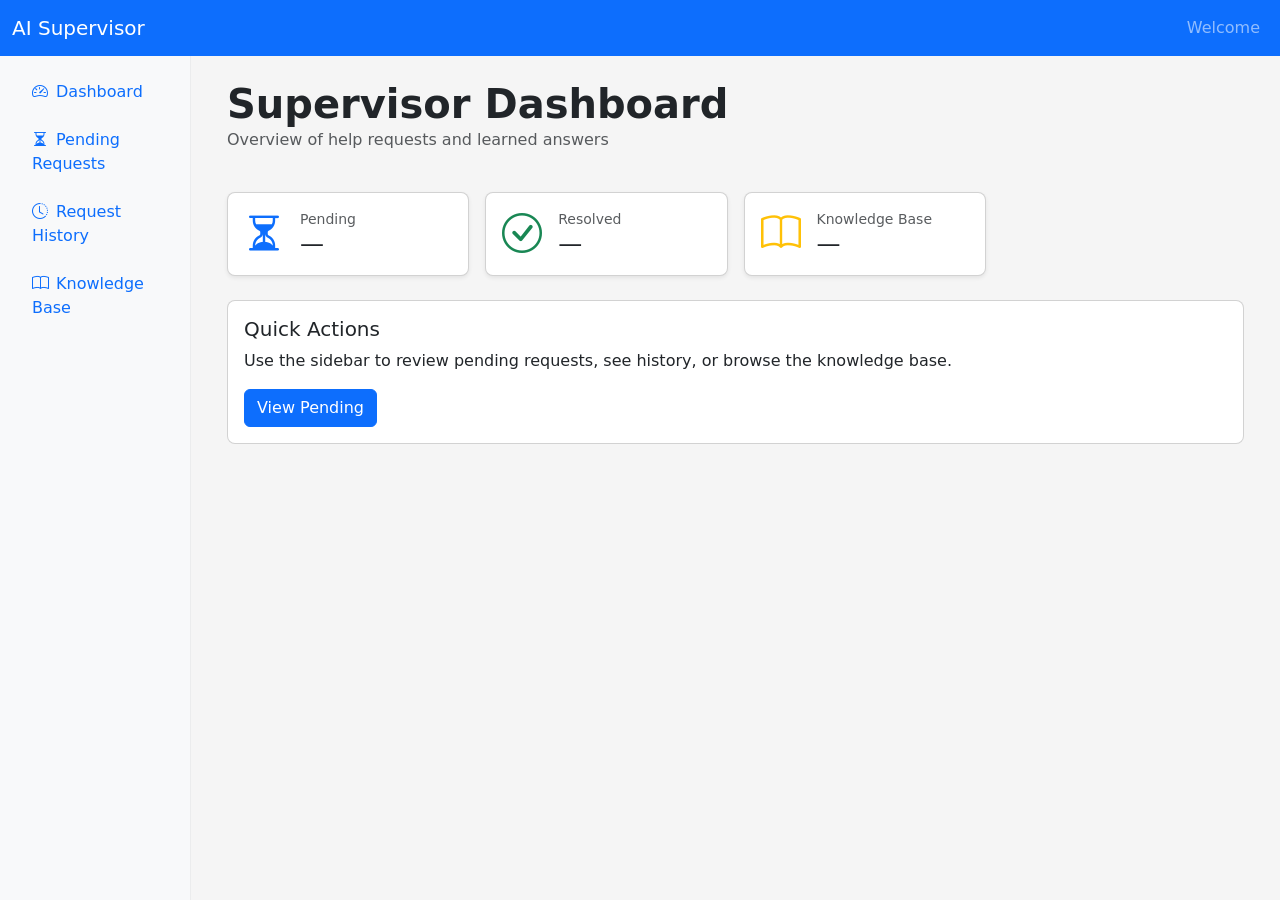
==== frontend/index.html @ 27a19df3 "feat: clean project and apply correct .gitignore" ====
<!DOCTYPE html>
<html lang="en">

<head>
    <meta charset="utf-8" />
    <meta name="viewport" content="width=device-width, initial-scale=1" />
    <title>Supervisor Dashboard</title>
    <link href="https://cdn.jsdelivr.net/npm/bootstrap@5.3.0/dist/css/bootstrap.min.css" rel="stylesheet">
    <link href="https://cdn.jsdelivr.net/npm/bootstrap-icons@1.10.5/font/bootstrap-icons.css" rel="stylesheet">
    <link rel="stylesheet" href="style.css">
    <style>
        /* small helper to keep cards aligned */
        .card-link {
            text-decoration: none;
            color: inherit;
        }
    </style>
</head>

<body>

    <nav class="navbar navbar-expand-lg navbar-dark bg-primary">
        <div class="container-fluid">
            <a class="navbar-brand" href="#">AI Supervisor</a>
            <button class="navbar-toggler" type="button" data-bs-toggle="collapse" data-bs-target="#navbarNav"
                aria-controls="#navbarNav" aria-expanded="false" aria-label="Toggle navigation">
                <span class="navbar-toggler-icon"></span>
            </button>
            <div class="collapse navbar-collapse" id="navbarNav">
                <ul class="navbar-nav ms-auto">
                    <li class="nav-item">
                        <a class="nav-link" href="#">Welcome</a>
                    </li>
                </ul>
            </div>
        </div>
    </nav>

    <div class="d-flex">
        <aside class="sidebar bg-light p-3">
            <ul class="nav flex-column">
                <li class="nav-item mb-2"><a class="nav-link" href="index.html"><i
                            class="bi bi-speedometer2 me-2"></i>Dashboard</a></li>
                <li class="nav-item mb-2"><a class="nav-link" href="pending.html"><i
                            class="bi bi-hourglass-split me-2"></i>Pending Requests</a></li>
                <li class="nav-item mb-2"><a class="nav-link" href="history.html"><i
                            class="bi bi-clock-history me-2"></i>Request History</a></li>
                <li class="nav-item mb-2"><a class="nav-link" href="kb.html"><i class="bi bi-book me-2"></i>Knowledge
                        Base</a></li>
            </ul>
        </aside>

        <main class="main-content p-4 w-100">
            <div class="container-fluid">
                <div class="row mb-4">
                    <div class="col-12">
                        <h1 class="mb-0">Supervisor Dashboard</h1>
                        <p class="text-muted">Overview of help requests and learned answers</p>
                    </div>
                </div>

                <div class="row g-3 mb-4">
                    <div class="col-sm-6 col-md-4 col-lg-3">
                        <a href="pending.html" class="card-link">
                            <div class="card shadow-sm">
                                <div class="card-body">
                                    <div class="d-flex align-items-center">
                                        <div class="me-3 display-6 text-primary"><i class="bi bi-hourglass-split"></i>
                                        </div>
                                        <div>
                                            <div class="small text-muted">Pending</div>
                                            <div id="cnt-pending" class="h4 mb-0">—</div>
                                        </div>
                                    </div>
                                </div>
                            </div>
                        </a>
                    </div>

                    <div class="col-sm-6 col-md-4 col-lg-3">
                        <a href="history.html" class="card-link">
                            <div class="card shadow-sm">
                                <div class="card-body">
                                    <div class="d-flex align-items-center">
                                        <div class="me-3 display-6 text-success"><i class="bi bi-check-circle"></i>
                                        </div>
                                        <div>
                                            <div class="small text-muted">Resolved</div>
                                            <div id="cnt-resolved" class="h4 mb-0">—</div>
                                        </div>
                                    </div>
                                </div>
                            </div>
                        </a>
                    </div>

                    <div class="col-sm-6 col-md-4 col-lg-3">
                        <a href="kb.html" class="card-link">
                            <div class="card shadow-sm">
                                <div class="card-body">
                                    <div class="d-flex align-items-center">
                                        <div class="me-3 display-6 text-warning"><i class="bi bi-book"></i></div>
                                        <div>
                                            <div class="small text-muted">Knowledge Base</div>
                                            <div id="cnt-kb" class="h4 mb-0">—</div>
                                        </div>
                                    </div>
                                </div>
                            </div>
                        </a>
                    </div>
                </div>

                <div class="row">
                    <div class="col-12">
                        <div class="card">
                            <div class="card-body">
                                <h5 class="card-title">Quick Actions</h5>
                                <p class="card-text">Use the sidebar to review pending requests, see history, or browse
                                    the knowledge base.</p>
                                <a href="pending.html" class="btn btn-primary">View Pending</a>
                            </div>
                        </div>
                    </div>
                </div>
            </div>
        </main>
    </div>

    <script src="https://cdn.jsdelivr.net/npm/bootstrap@5.3.0/dist/js/bootstrap.bundle.min.js"></script>
    <script>
        async function fetchCounts() {
            try {
                const [pendingRes, historyRes, kbRes] = await Promise.all([
                    fetch('http://127.0.0.1:8000/help/requests/pending'),
                    fetch('http://127.0.0.1:8000/help/requests/history'),
                    fetch('http://127.0.0.1:8000/kb/all')
                ]);
                const [pending, history, kb] = await Promise.all([pendingRes.json(), historyRes.json(), kbRes.json()]);
                document.getElementById('cnt-pending').textContent = pending.length || 0;
                document.getElementById('cnt-resolved').textContent = (history.filter(r => r.status === 'resolved').length) || 0;
                document.getElementById('cnt-kb').textContent = kb.length || 0;
            } catch (e) {
                console.warn('Could not fetch counts', e);
            }
        }
        fetchCounts();
    </script>
</body>

</html>

</html>
---- frontend/style.css ----
:root {
    --sidebar-width: 220px;
    --bg-color: #f5f5f5;
    --card-radius: 8px;
}

body {
    background-color: var(--bg-color);
    font-family: system-ui, -apple-system, "Segoe UI", Roboto, "Helvetica Neue", Arial;
}

.sidebar {
    width: var(--sidebar-width);
    min-height: calc(100vh - 56px);
    border-right: 1px solid rgba(0, 0, 0, 0.05);
}

.main-content {
    min-height: calc(100vh - 56px);
}

h1,
h2 {
    font-weight: 600;
}

.card {
    border-radius: var(--card-radius);
}

.table th,
.table td {
    vertical-align: middle !important;
}

/* small responsive tweaks */
@media (max-width: 767px) {
    .sidebar {
        display: none;
    }
}
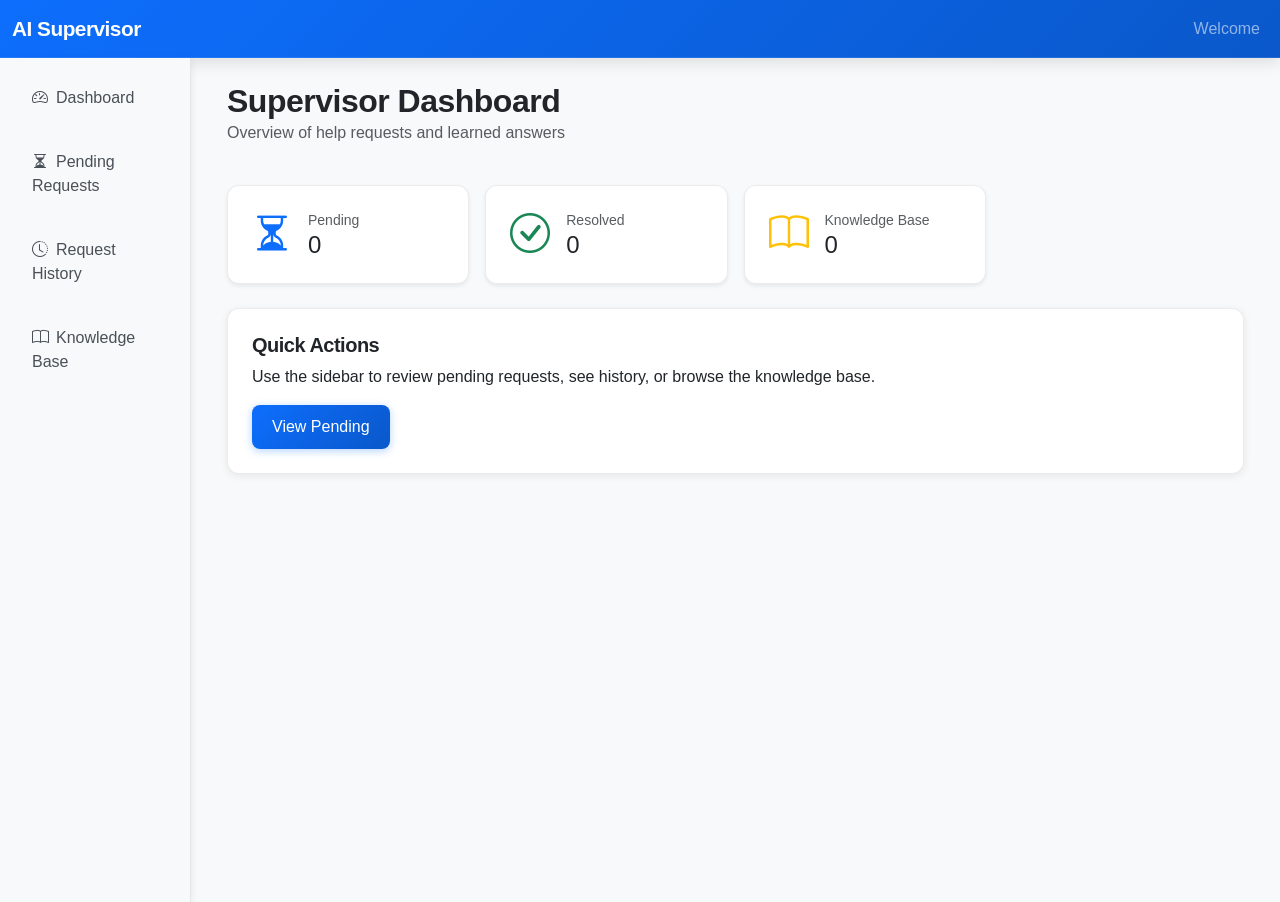
==== commit 5d32c701: "Add Railway deployment configuration" ====
--- a/frontend/index.html
+++ b/frontend/index.html
@@ -129,22 +129,52 @@
 
     <script src="https://cdn.jsdelivr.net/npm/bootstrap@5.3.0/dist/js/bootstrap.bundle.min.js"></script>
     <script>
+        // API base URL - configured via localStorage or defaults
+        const API_BASE = (() => {
+            const stored = localStorage.getItem('API_BASE_URL');
+            if (stored) return stored;
+            if (window.location.hostname === 'localhost' || window.location.hostname === '127.0.0.1') {
+                return 'http://127.0.0.1:8000';
+            }
+            console.warn('API_BASE_URL not configured. Set localStorage.setItem("API_BASE_URL", "https://your-backend-url")');
+            return 'http://127.0.0.1:8000';
+        })();
+
         async function fetchCounts() {
             try {
                 const [pendingRes, historyRes, kbRes] = await Promise.all([
-                    fetch('http://127.0.0.1:8000/help/requests/pending'),
-                    fetch('http://127.0.0.1:8000/help/requests/history'),
-                    fetch('http://127.0.0.1:8000/kb/all')
+                    fetch(`${API_BASE}/help/requests/pending`),
+                    fetch(`${API_BASE}/help/requests/history`),
+                    fetch(`${API_BASE}/kb/all`)
                 ]);
                 const [pending, history, kb] = await Promise.all([pendingRes.json(), historyRes.json(), kbRes.json()]);
-                document.getElementById('cnt-pending').textContent = pending.length || 0;
-                document.getElementById('cnt-resolved').textContent = (history.filter(r => r.status === 'resolved').length) || 0;
-                document.getElementById('cnt-kb').textContent = kb.length || 0;
+
+                // Update counts with animation
+                updateCount('cnt-pending', pending.length || 0);
+                updateCount('cnt-resolved', (history.filter(r => r.status === 'resolved').length) || 0);
+                updateCount('cnt-kb', kb.length || 0);
             } catch (e) {
-                console.warn('Could not fetch counts', e);
+                console.warn('Could not fetch counts:', e.message);
+                document.getElementById('cnt-pending').textContent = '0';
+                document.getElementById('cnt-resolved').textContent = '0';
+                document.getElementById('cnt-kb').textContent = '0';
             }
         }
-        fetchCounts();
+
+        function updateCount(elementId, value) {
+            const elem = document.getElementById(elementId);
+            if (elem && elem.textContent !== value.toString()) {
+                elem.style.opacity = '0.5';
+                elem.textContent = value;
+                setTimeout(() => { elem.style.opacity = '1'; }, 100);
+            }
+        }
+
+        // Fetch counts on page load
+        document.addEventListener('DOMContentLoaded', fetchCounts);
+
+        // Refresh counts every 5 seconds
+        setInterval(fetchCounts, 5000);
     </script>
 </body>
 
--- a/frontend/style.css
+++ b/frontend/style.css
@@ -1,41 +1,361 @@
 :root {
     --sidebar-width: 220px;
-    --bg-color: #f5f5f5;
-    --card-radius: 8px;
+    --bg-color: #f8f9fa;
+    --card-radius: 12px;
+    --primary-gradient: linear-gradient(135deg, #0d6efd 0%, #0a58ca 100%);
+    --success-gradient: linear-gradient(135deg, #198754 0%, #146c43 100%);
+    --danger-gradient: linear-gradient(135deg, #dc3545 0%, #bb2d3b 100%);
+    --shadow-sm: 0 2px 8px rgba(0, 0, 0, 0.08);
+    --shadow-md: 0 4px 16px rgba(0, 0, 0, 0.12);
+    --shadow-lg: 0 8px 24px rgba(0, 0, 0, 0.16);
+    --transition: all 0.3s cubic-bezier(0.4, 0, 0.2, 1);
+}
+
+* {
+    box-sizing: border-box;
+}
+
+html,
+body {
+    height: 100%;
 }
 
 body {
     background-color: var(--bg-color);
-    font-family: system-ui, -apple-system, "Segoe UI", Roboto, "Helvetica Neue", Arial;
-}
-
+    font-family: -apple-system, BlinkMacSystemFont, 'Segoe UI', 'Roboto', 'Oxygen', 'Ubuntu', 'Cantarell', 'Fira Sans', 'Droid Sans', 'Helvetica Neue', sans-serif;
+    -webkit-font-smoothing: antialiased;
+    -moz-osx-font-smoothing: grayscale;
+}
+
+/* Navbar Enhancement */
+.navbar {
+    background: var(--primary-gradient) !important;
+    box-shadow: var(--shadow-md);
+    border-bottom: 1px solid rgba(255, 255, 255, 0.1);
+}
+
+.navbar-brand {
+    font-weight: 700;
+    font-size: 1.3rem;
+    letter-spacing: -0.5px;
+}
+
+/* Sidebar Styling */
 .sidebar {
     width: var(--sidebar-width);
     min-height: calc(100vh - 56px);
-    border-right: 1px solid rgba(0, 0, 0, 0.05);
-}
-
+    background: white;
+    border-right: 1px solid rgba(0, 0, 0, 0.08);
+    box-shadow: var(--shadow-sm);
+    overflow-y: auto;
+    position: sticky;
+    top: 56px;
+}
+
+.sidebar .nav-link {
+    border-radius: 8px;
+    margin-bottom: 8px;
+    padding: 12px 16px;
+    color: #495057;
+    font-weight: 500;
+    transition: var(--transition);
+}
+
+.sidebar .nav-link:hover {
+    background-color: #f1f3f5;
+    color: #0d6efd;
+    transform: translateX(4px);
+}
+
+.sidebar .nav-link.active {
+    background: var(--primary-gradient);
+    color: white;
+}
+
+/* Main Content */
 .main-content {
     min-height: calc(100vh - 56px);
+    background: var(--bg-color);
 }
 
 h1,
-h2 {
+h2,
+h3,
+h4,
+h5,
+h6 {
     font-weight: 600;
-}
-
+    letter-spacing: -0.5px;
+}
+
+h1 {
+    font-size: 2rem;
+    color: #212529;
+}
+
+/* Cards Enhancement */
 .card {
+    border: 1px solid rgba(0, 0, 0, 0.08);
     border-radius: var(--card-radius);
-}
-
-.table th,
+    box-shadow: var(--shadow-sm);
+    transition: var(--transition);
+}
+
+.card:hover {
+    box-shadow: var(--shadow-md);
+    transform: translateY(-2px);
+}
+
+.card-body {
+    padding: 1.5rem;
+}
+
+.card-title {
+    font-weight: 600;
+    color: #212529;
+}
+
+/* Tables Enhancement */
+.table {
+    border-collapse: separate;
+    border-spacing: 0;
+    background: white;
+    border-radius: var(--card-radius);
+    overflow: hidden;
+    box-shadow: var(--shadow-sm);
+}
+
+.table thead {
+    background: linear-gradient(135deg, #f1f3f5 0%, #e9ecef 100%);
+    font-weight: 600;
+    text-transform: uppercase;
+    font-size: 0.85rem;
+    letter-spacing: 0.5px;
+}
+
+.table th {
+    vertical-align: middle !important;
+    border-bottom: 2px solid #dee2e6;
+    padding: 1rem !important;
+    color: #495057;
+}
+
 .table td {
     vertical-align: middle !important;
-}
-
-/* small responsive tweaks */
+    padding: 1rem !important;
+    border-bottom: 1px solid #dee2e6;
+}
+
+.table tbody tr {
+    transition: var(--transition);
+}
+
+.table tbody tr:hover {
+    background-color: #f8f9fa;
+}
+
+.table tbody tr:last-child td {
+    border-bottom: none;
+}
+
+/* Buttons Enhancement */
+.btn {
+    border-radius: 8px;
+    padding: 10px 20px;
+    font-weight: 500;
+    transition: var(--transition);
+    border: none;
+}
+
+.btn-primary {
+    background: var(--primary-gradient);
+    box-shadow: 0 2px 8px rgba(13, 110, 253, 0.3);
+}
+
+.btn-primary:hover {
+    box-shadow: 0 4px 16px rgba(13, 110, 253, 0.4);
+    transform: translateY(-2px);
+}
+
+.btn-success {
+    background: var(--success-gradient);
+    box-shadow: 0 2px 8px rgba(25, 135, 84, 0.3);
+}
+
+.btn-success:hover {
+    box-shadow: 0 4px 16px rgba(25, 135, 84, 0.4);
+    transform: translateY(-2px);
+}
+
+.btn-danger {
+    background: var(--danger-gradient);
+    box-shadow: 0 2px 8px rgba(220, 53, 69, 0.3);
+}
+
+.btn-danger:hover {
+    box-shadow: 0 4px 16px rgba(220, 53, 69, 0.4);
+    transform: translateY(-2px);
+}
+
+.btn-sm {
+    padding: 6px 12px;
+    font-size: 0.875rem;
+}
+
+/* Forms Enhancement */
+.form-control,
+.form-select {
+    border-radius: 8px;
+    border: 1px solid #dee2e6;
+    padding: 10px 12px;
+    transition: var(--transition);
+    font-size: 0.95rem;
+}
+
+.form-control:focus,
+.form-select:focus {
+    border-color: #0d6efd;
+    box-shadow: 0 0 0 3px rgba(13, 110, 253, 0.1);
+}
+
+.form-label {
+    font-weight: 500;
+    color: #495057;
+    margin-bottom: 8px;
+}
+
+/* Badges */
+.badge {
+    border-radius: 20px;
+    padding: 6px 12px;
+    font-weight: 500;
+    font-size: 0.85rem;
+}
+
+/* Status Badges */
+.badge-pending {
+    background-color: #ffc107;
+    color: #000;
+}
+
+.badge-resolved {
+    background-color: #28a745;
+    color: white;
+}
+
+.badge-answered {
+    background-color: #17a2b8;
+    color: white;
+}
+
+.badge-escalated {
+    background-color: #fd7e14;
+    color: white;
+}
+
+/* Alerts */
+.alert {
+    border-radius: var(--card-radius);
+    border: none;
+    padding: 1rem 1.5rem;
+}
+
+.alert-info {
+    background: linear-gradient(135deg, #e7f3ff 0%, #cce7ff 100%);
+    color: #0c5460;
+}
+
+.alert-success {
+    background: linear-gradient(135deg, #d4edda 0%, #c3e6cb 100%);
+    color: #155724;
+}
+
+.alert-warning {
+    background: linear-gradient(135deg, #fff3cd 0%, #ffeaa7 100%);
+    color: #856404;
+}
+
+.alert-danger {
+    background: linear-gradient(135deg, #f8d7da 0%, #f5c6cb 100%);
+    color: #721c24;
+}
+
+/* Loading State */
+.loading {
+    opacity: 0.6;
+    pointer-events: none;
+}
+
+.spinner-border {
+    color: #0d6efd;
+}
+
+/* Empty State */
+.empty-state {
+    text-align: center;
+    padding: 3rem;
+}
+
+.empty-state-icon {
+    font-size: 4rem;
+    color: #dee2e6;
+    margin-bottom: 1rem;
+}
+
+.empty-state-text {
+    color: #6c757d;
+    font-size: 1.1rem;
+}
+
+/* Responsive Design */
+@media (max-width: 991px) {
+    .sidebar {
+        width: 180px;
+    }
+}
+
 @media (max-width: 767px) {
     .sidebar {
         display: none;
     }
+
+    .d-flex {
+        flex-direction: column !important;
+    }
+
+    h1 {
+        font-size: 1.5rem;
+    }
+
+    .card {
+        margin-bottom: 1rem;
+    }
+
+    .table {
+        font-size: 0.9rem;
+    }
+
+    .table th,
+    .table td {
+        padding: 0.75rem !important;
+    }
+}
+
+@media (max-width: 576px) {
+    .main-content {
+        padding: 1rem !important;
+    }
+
+    .container-fluid {
+        padding-left: 0.5rem;
+        padding-right: 0.5rem;
+    }
+
+    .btn {
+        width: 100%;
+    }
+
+    .table-responsive {
+        margin: 0 -1rem;
+    }
 }
